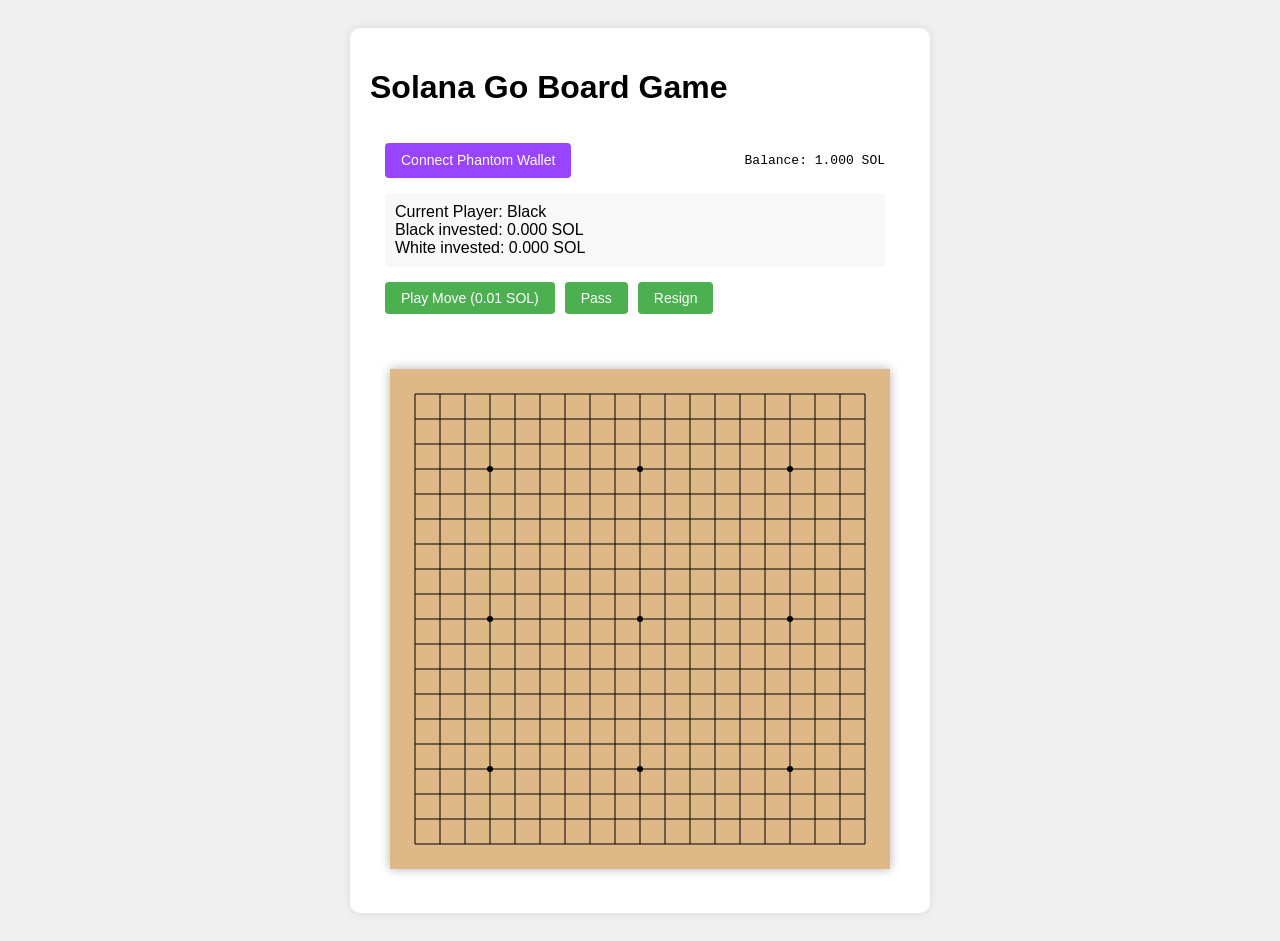
==== go_phantom_preview.html @ 2bc7a2da "Create go_phantom_preview.html" ====
<!DOCTYPE html>
<html lang="en">
<head>
    <meta charset="UTF-8">
    <meta name="viewport" content="width=device-width, initial-scale=1.0">
    <title>Solana Go Board Game</title>
    <style>
        body {
            display: flex;
            flex-direction: column;
            align-items: center;
            background-color: #f0f0f0;
            font-family: Arial, sans-serif;
            padding: 20px;
        }
        .game-container {
            background-color: white;
            padding: 20px;
            border-radius: 10px;
            box-shadow: 0 0 10px rgba(0,0,0,0.1);
        }
        canvas {
            background-color: #DEB887;
            margin: 20px;
            box-shadow: 0 0 10px rgba(0,0,0,0.3);
        }
        .info-panel {
            background-color: white;
            padding: 15px;
            border-radius: 8px;
            margin-bottom: 20px;
            width: 500px;
        }
        .status {
            display: flex;
            justify-content: space-between;
            margin-bottom: 15px;
        }
        .player-info {
            padding: 10px;
            background-color: #f8f8f8;
            border-radius: 4px;
            margin: 5px 0;
        }
        .controls {
            display: flex;
            gap: 10px;
            margin-top: 15px;
        }
        button {
            padding: 8px 16px;
            border: none;
            border-radius: 4px;
            cursor: pointer;
            background-color: #4CAF50;
            color: white;
            font-size: 14px;
        }
        button:hover {
            opacity: 0.9;
        }
        #connectWallet {
            background-color: #9945FF;
        }
        .wallet-info {
            font-family: monospace;
            margin: 10px 0;
        }
    </style>
</head>
<body>
    <div class="game-container">
        <h1>Solana Go Board Game</h1>
        
        <div class="info-panel">
            <div class="status">
                <button id="connectWallet">Connect Phantom Wallet</button>
                <div class="wallet-info">Balance: <span id="walletBalance">0</span> SOL</div>
            </div>
            
            <div class="player-info">
                <div>Current Player: <span id="playerTurn">Black</span></div>
                <div>Black invested: <span id="blackInvested">0</span> SOL</div>
                <div>White invested: <span id="whiteInvested">0</span> SOL</div>
            </div>
            
            <div class="controls">
                <button id="playMove">Play Move (0.01 SOL)</button>
                <button id="pass">Pass</button>
                <button id="resign">Resign</button>
            </div>
        </div>

        <canvas id="goBoard" width="500" height="500"></canvas>
    </div>

    <script>
        const canvas = document.getElementById('goBoard');
        const ctx = canvas.getContext('2d');
        const boardSize = 19;
        const cellSize = Math.floor(canvas.width / (boardSize + 1));
        let currentPlayer = 'black';
        let board = Array(boardSize).fill().map(() => Array(boardSize).fill(null));
        let lastClickedPosition = null;

        // Simulated wallet state
        let walletConnected = false;
        let walletBalance = 1.0;
        let blackInvested = 0;
        let whiteInvested = 0;
        const MOVE_COST = 0.01;

        function drawBoard() {
            // Clear and set background
            ctx.fillStyle = '#DEB887';
            ctx.fillRect(0, 0, canvas.width, canvas.height);
            
            // Draw grid lines
            ctx.strokeStyle = '#000';
            ctx.lineWidth = 1;
            
            for (let i = 0; i < boardSize; i++) {
                // Horizontal lines
                ctx.beginPath();
                ctx.moveTo(cellSize, (i + 1) * cellSize);
                ctx.lineTo(cellSize * boardSize, (i + 1) * cellSize);
                ctx.stroke();
                
                // Vertical lines
                ctx.beginPath();
                ctx.moveTo((i + 1) * cellSize, cellSize);
                ctx.lineTo((i + 1) * cellSize, cellSize * boardSize);
                ctx.stroke();
            }

            // Draw star points (hoshi)
            const starPoints = [3, 9, 15];
            ctx.fillStyle = '#000';
            for (let i of starPoints) {
                for (let j of starPoints) {
                    ctx.beginPath();
                    ctx.arc((i + 1) * cellSize, (j + 1) * cellSize, 3, 0, Math.PI * 2);
                    ctx.fill();
                }
            }

            // Draw stones
            for (let i = 0; i < boardSize; i++) {
                for (let j = 0; j < boardSize; j++) {
                    if (board[i][j]) {
                        ctx.fillStyle = board[i][j];
                        ctx.strokeStyle = '#000';
                        ctx.lineWidth = 1;
                        ctx.beginPath();
                        ctx.arc((j + 1) * cellSize, (i + 1) * cellSize, cellSize * 0.4, 0, Math.PI * 2);
                        ctx.fill();
                        ctx.stroke();
                    }
                }
            }

            // Highlight last clicked position
            if (lastClickedPosition) {
                ctx.strokeStyle = '#ff0000';
                ctx.lineWidth = 2;
                ctx.beginPath();
                ctx.arc(
                    (lastClickedPosition.j + 1) * cellSize,
                    (lastClickedPosition.i + 1) * cellSize,
                    cellSize * 0.45,
                    0,
                    Math.PI * 2
                );
                ctx.stroke();
            }
        }

        function isValidMove(i, j) {
            return i >= 0 && i < boardSize && j >= 0 && j < boardSize && !board[i][j];
        }

        function updateDisplay() {
            document.getElementById('walletBalance').textContent = walletBalance.toFixed(3);
            document.getElementById('blackInvested').textContent = blackInvested.toFixed(3);
            document.getElementById('whiteInvested').textContent = whiteInvested.toFixed(3);
            document.getElementById('playerTurn').textContent = 
                currentPlayer.charAt(0).toUpperCase() + currentPlayer.slice(1);
        }

        function connectWallet() {
            if (!walletConnected) {
                walletConnected = true;
                document.getElementById('connectWallet').textContent = 'Wallet Connected';
                alert('Wallet connected successfully! (Simulated)');
                updateDisplay();
            }
        }

        function playMove() {
            if (!walletConnected) {
                alert('Please connect your wallet first!');
                return;
            }

            if (!lastClickedPosition) {
                alert('Please click on the board to select a position first!');
                return;
            }

            if (walletBalance < MOVE_COST) {
                alert('Insufficient balance!');
                return;
            }

            const {i, j} = lastClickedPosition;
            if (isValidMove(i, j)) {
                walletBalance -= MOVE_COST;
                if (currentPlayer === 'black') {
                    blackInvested += MOVE_COST;
                } else {
                    whiteInvested += MOVE_COST;
                }

                board[i][j] = currentPlayer;
                currentPlayer = currentPlayer === 'black' ? 'white' : 'black';
                lastClickedPosition = null;
                updateDisplay();
                drawBoard();
            }
        }

        canvas.addEventListener('click', (e) => {
            const rect = canvas.getBoundingClientRect();
            const x = e.clientX - rect.left;
            const y = e.clientY - rect.top;
            const j = Math.round(x / cellSize - 1);
            const i = Math.round(y / cellSize - 1);
            
            if (isValidMove(i, j)) {
                lastClickedPosition = {i, j};
                drawBoard();
            }
        });

        document.getElementById('connectWallet').addEventListener('click', connectWallet);
        document.getElementById('playMove').addEventListener('click', playMove);
        document.getElementById('pass').addEventListener('click', () => {
            if (!walletConnected) {
                alert('Please connect your wallet first!');
                return;
            }
            currentPlayer = currentPlayer === 'black' ? 'white' : 'black';
            updateDisplay();
        });

        document.getElementById('resign').addEventListener('click', () => {
            if (!walletConnected) {
                alert('Please connect your wallet first!');
                return;
            }
            const winner = currentPlayer === 'black' ? 'white' : 'black';
            const winnerInvested = winner === 'black' ? blackInvested : whiteInvested;
            const loserInvested = winner === 'black' ? whiteInvested : blackInvested;
            const reward = (winnerInvested * 0.75 + loserInvested * 0.333).toFixed(3);
            
            alert(`Game Over! ${winner} wins and receives ${reward} SOL!`);
            // Reset game
            board = Array(boardSize).fill().map(() => Array(boardSize).fill(null));
            currentPlayer = 'black';
            blackInvested = 0;
            whiteInvested = 0;
            lastClickedPosition = null;
            updateDisplay();
            drawBoard();
        });

        // Initial draw
        drawBoard();
        updateDisplay();
    </script>
</body>
</html>
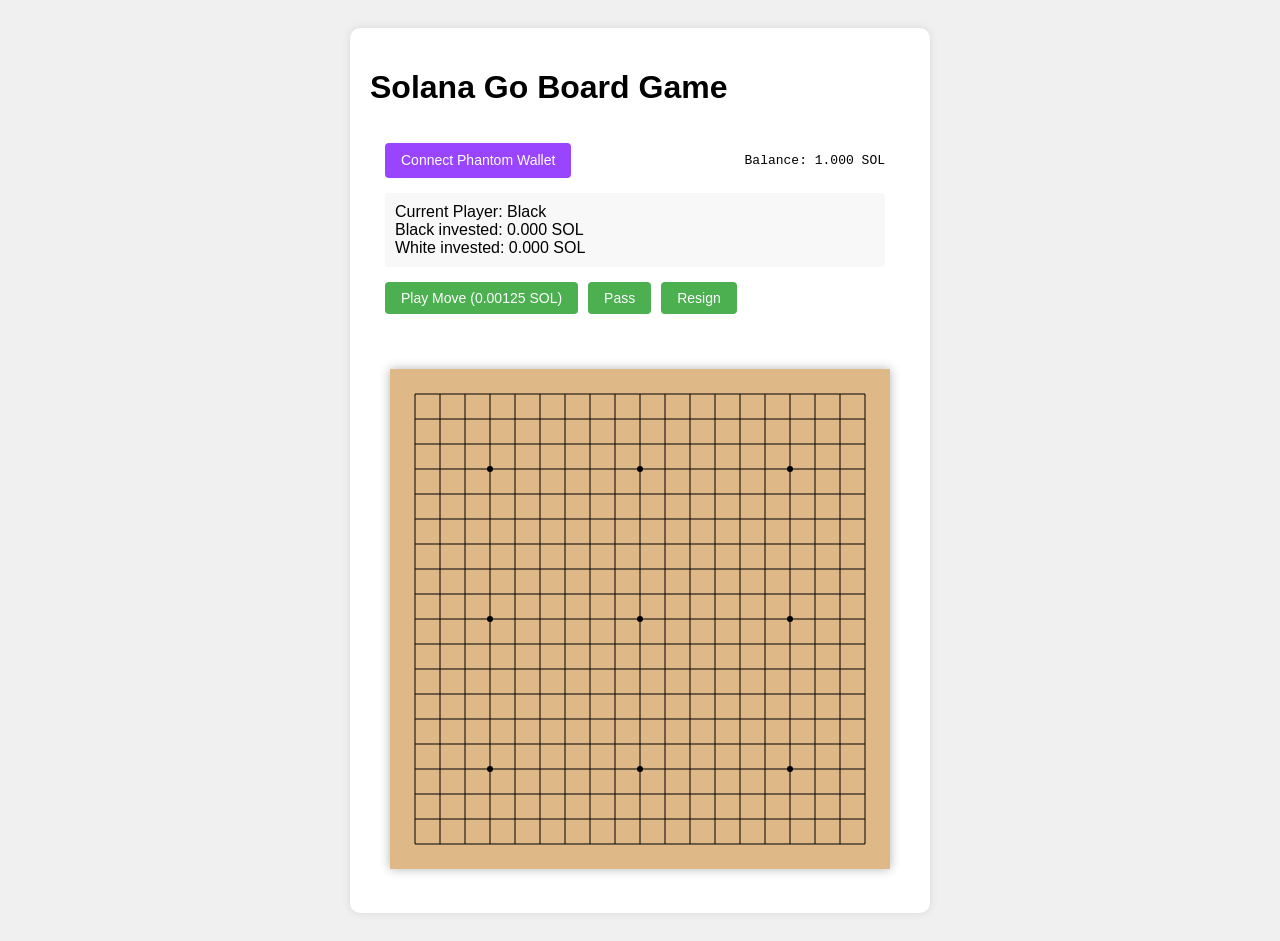
==== commit 90f9cb0f: "Standardize move cost to 0.00125 SOL across all files Co-Authored-By: İnan Deniz Türk <inandenizturk" ====
--- a/go_phantom_preview.html
+++ b/go_phantom_preview.html
@@ -85,7 +85,7 @@
             </div>
             
             <div class="controls">
-                <button id="playMove">Play Move (0.01 SOL)</button>
+                <button id="playMove">Play Move (0.00125 SOL)</button>
                 <button id="pass">Pass</button>
                 <button id="resign">Resign</button>
             </div>
@@ -108,7 +108,7 @@
         let walletBalance = 1.0;
         let blackInvested = 0;
         let whiteInvested = 0;
-        const MOVE_COST = 0.01;
+        const MOVE_COST = 0.00125;
 
         function drawBoard() {
             // Clear and set background
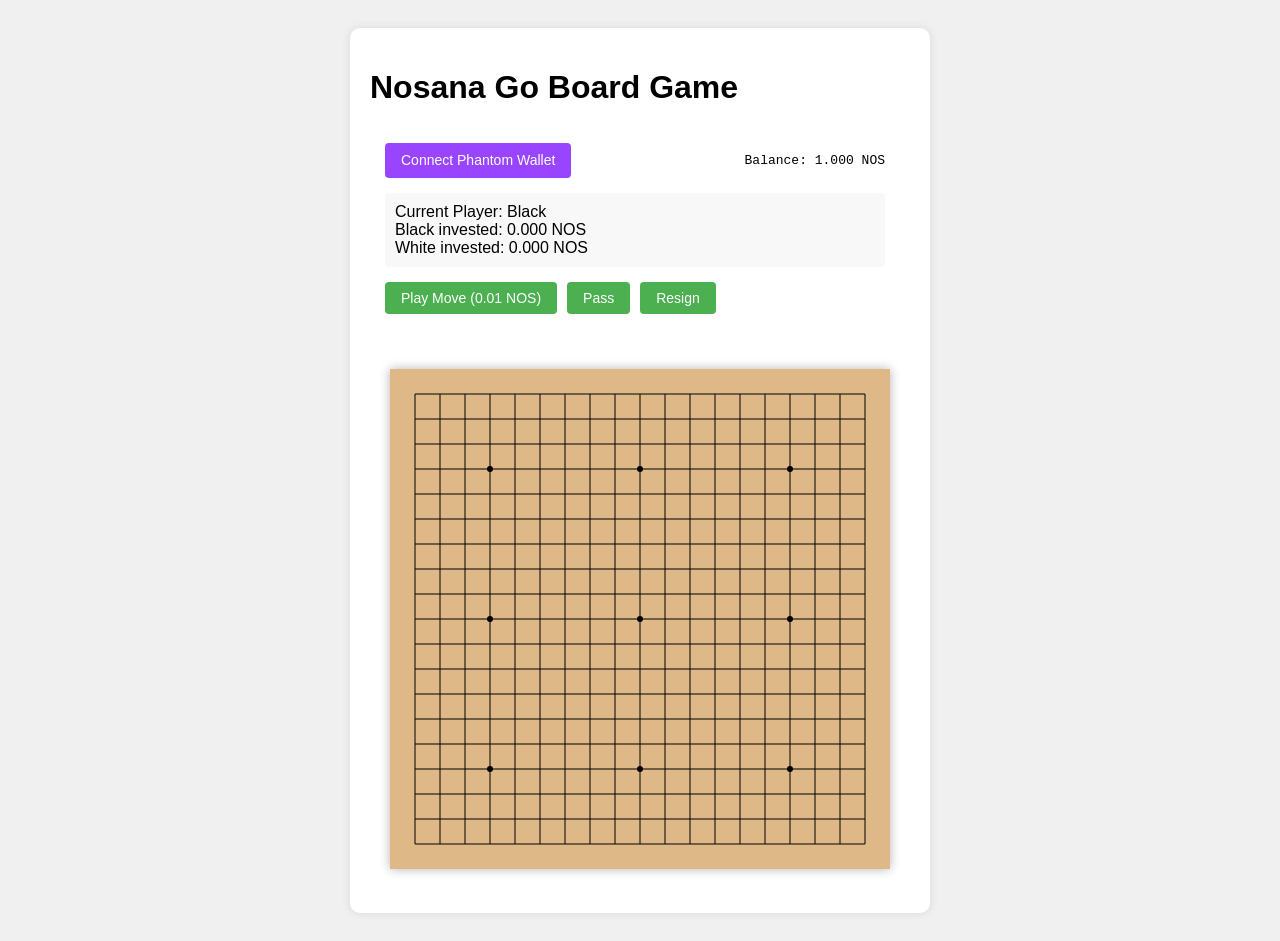
==== commit e067bbd5: "Convert Solana wallet integration to Nosana (NOS) wallet integration - Replace all SOL references wi" ====
--- a/go_phantom_preview.html
+++ b/go_phantom_preview.html
@@ -3,7 +3,7 @@
 <head>
     <meta charset="UTF-8">
     <meta name="viewport" content="width=device-width, initial-scale=1.0">
-    <title>Solana Go Board Game</title>
+    <title>Nosana Go Board Game</title>
     <style>
         body {
             display: flex;
@@ -70,22 +70,22 @@
 </head>
 <body>
     <div class="game-container">
-        <h1>Solana Go Board Game</h1>
+        <h1>Nosana Go Board Game</h1>
         
         <div class="info-panel">
             <div class="status">
                 <button id="connectWallet">Connect Phantom Wallet</button>
-                <div class="wallet-info">Balance: <span id="walletBalance">0</span> SOL</div>
+                <div class="wallet-info">Balance: <span id="walletBalance">0</span> NOS</div>
             </div>
             
             <div class="player-info">
                 <div>Current Player: <span id="playerTurn">Black</span></div>
-                <div>Black invested: <span id="blackInvested">0</span> SOL</div>
-                <div>White invested: <span id="whiteInvested">0</span> SOL</div>
+                <div>Black invested: <span id="blackInvested">0</span> NOS</div>
+                <div>White invested: <span id="whiteInvested">0</span> NOS</div>
             </div>
             
             <div class="controls">
-                <button id="playMove">Play Move (0.00125 SOL)</button>
+                <button id="playMove">Play Move (0.01 NOS)</button>
                 <button id="pass">Pass</button>
                 <button id="resign">Resign</button>
             </div>
@@ -108,7 +108,7 @@
         let walletBalance = 1.0;
         let blackInvested = 0;
         let whiteInvested = 0;
-        const MOVE_COST = 0.00125;
+        const MOVE_COST = 0.01;
 
         function drawBoard() {
             // Clear and set background
@@ -263,7 +263,7 @@
             const loserInvested = winner === 'black' ? whiteInvested : blackInvested;
             const reward = (winnerInvested * 0.75 + loserInvested * 0.333).toFixed(3);
             
-            alert(`Game Over! ${winner} wins and receives ${reward} SOL!`);
+            alert(`Game Over! ${winner} wins and receives ${reward} NOS!`);
             // Reset game
             board = Array(boardSize).fill().map(() => Array(boardSize).fill(null));
             currentPlayer = 'black';
